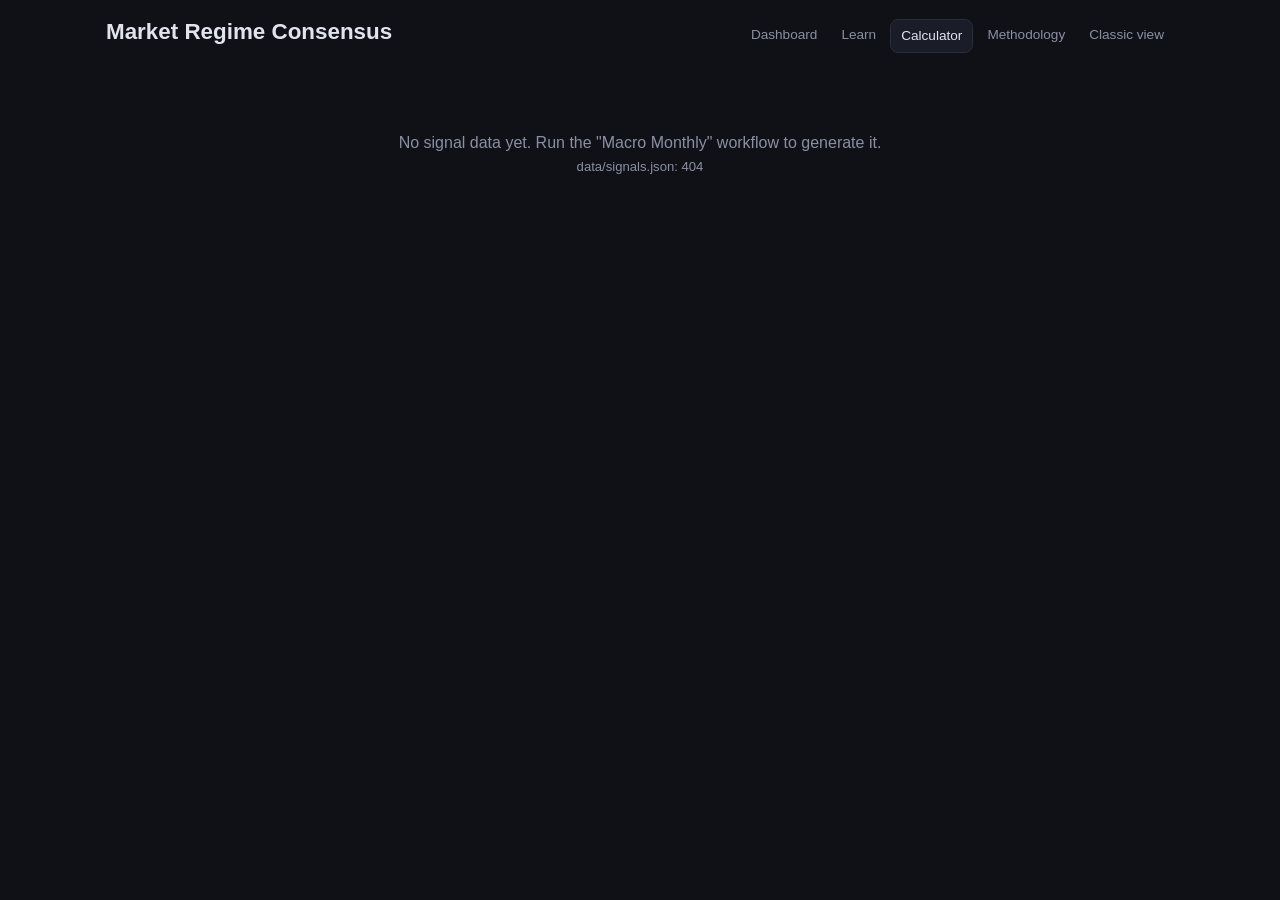
==== docs/calculator.html @ 5c8b00f3 "Add framework consensus, lessons and allocation calculator; fix three data bugs Fixes in the origina" ====
<!DOCTYPE html>
<html lang="en">
<head>
<meta charset="UTF-8">
<meta name="viewport" content="width=device-width, initial-scale=1.0">
<title>Allocation calculator</title>
<link rel="stylesheet" href="style.css">
</head>
<body>
<div class="topbar" id="topbar"></div>
<div id="app"><div class="loading">Loading signals...</div></div>
<footer></footer>

<script src="app.js"></script>
<script>
renderNav('calculator.html');

const PRESETS = { 'Balanced 60/30/5/5': [60, 30, 5, 5], 'Classic 60/40': [60, 40, 0, 0], 'Growth 80/15/0/5': [80, 15, 0, 5], 'Conservative 40/45/10/5': [40, 45, 10, 5] };
const money = (x) => '$' + Math.round(x).toLocaleString('en-US');
const num = (id) => { const v = parseFloat($('#' + id).value); return Number.isFinite(v) ? v : null; };
let D = null;

function inputs(prefix, label, values) {
  return ASSETS.map((a, i) => `<label>${label} ${ASSET_NAME[a].toLowerCase()} %<input id="${prefix}_${a}" type="number" inputmode="decimal" min="0" max="100" step="1" value="${values ? values[i] : ''}" ${values ? '' : 'placeholder="optional"'}></label>`).join('');
}

function shell(d) {
  const n = d.allocation.neutral;
  $('#app').innerHTML = sampleBanner(d) + `
    <div class="card">
      <p>Enter your portfolio and your neutral mix, the split you would hold if you had no view. The calculator applies this month's consensus to it and shows percentages and dollars.</p>
      <p class="hint" style="margin-top:6px">Consensus for ${esc(d.as_of_label)}: <b>${esc(d.stance.label)}</b>. "Alternatives" means commodities and gold.</p>
    </div>
    <h2>Your portfolio</h2>
    <div class="card">
      <div class="chips" style="margin-top:0">${Object.keys(PRESETS).map((p) => `<button class="chip" data-preset="${p}">${p}</button>`).join('')}</div>
      <div class="form">
        <label>Portfolio value ($)<input id="value" type="number" inputmode="decimal" min="0" step="1000" value="100000"></label>
        ${inputs('n', 'Neutral', ASSETS.map((a) => n[a]))}
      </div>
      <div class="label" style="margin:16px 0 8px">What you hold now (optional, to see the trades)</div>
      <div class="form">${inputs('c', 'Current', null)}</div>
      <div class="err" id="err"></div>
    </div>
    <div id="out"></div>`;
  document.querySelectorAll('[data-preset]').forEach((b) => b.addEventListener('click', () => {
    PRESETS[b.dataset.preset].forEach((v, i) => { $('#n_' + ASSETS[i]).value = v; });
    calc();
  }));
  document.querySelectorAll('input').forEach((i) => i.addEventListener('input', calc));
}

function calc() {
  const a = D.allocation, s = D.stance;
  const value = num('value') || 0;
  const neutral = Object.fromEntries(ASSETS.map((k) => [k, num('n_' + k) ?? 0]));
  const nSum = ASSETS.reduce((t, k) => t + neutral[k], 0);
  const cur = Object.fromEntries(ASSETS.map((k) => [k, num('c_' + k)]));
  const hasCur = ASSETS.some((k) => cur[k] != null);
  const cSum = ASSETS.reduce((t, k) => t + (cur[k] || 0), 0);
  let err = '';
  if (ASSETS.some((k) => neutral[k] < 0 || neutral[k] > 100)) err = 'Each percentage must be between 0 and 100.';
  else if (Math.abs(nSum - 100) > 0.01) err = `Your neutral mix adds up to ${nSum}%. It needs to total 100%.`;
  else if (hasCur && Math.abs(cSum - 100) > 0.01) err = `Your current mix adds up to ${cSum}%. It needs to total 100%, or leave all four blank.`;
  $('#err').textContent = err;
  if (err) { $('#out').innerHTML = ''; return; }

  const target = modelAllocation(neutral, a.equity_offset, a.alt_tilt, a.defensive, a.cash_share);
  const diff = (x) => (x === 0 ? '0' : (x > 0 ? '+' : '') + x);
  const why = [];
  why.push(a.equity_offset === 0 ? `Stocks stay at your neutral ${neutral.stocks}%: the consensus is ${s.label}.`
    : `Stocks move ${diff(a.equity_offset)} points: the consensus is ${s.label}${s.valuation_tilt === 'expensive' && a.equity_offset > 0 ? ', at half size because valuation reads expensive' : ''}.`);
  why.push(a.alt_tilt > 0 ? `Alternatives get ${diff(a.alt_tilt)} points because inflation is accelerating.`
    : a.alt_tilt < 0 ? `Alternatives give up ${Math.abs(a.alt_tilt)} points because growth and inflation are both slowing.`
    : 'Alternatives stay at neutral: inflation is not accelerating.');
  why.push({ cash: 'The Fed is hiking, so half of what is left sits in cash and T-bills and half in bonds.',
    bonds: 'The Fed is cutting, so about nine-tenths of what is left sits in bonds.',
    split: 'The Fed is on hold, so bonds and cash keep your usual proportions.' }[a.defensive]);

  const scen = [['Underweight', -s.step_down], ['Neutral', 0], ['Overweight', s.step_up]].map(([name, off]) =>
    [name, modelAllocation(neutral, off, a.alt_tilt, a.defensive, a.cash_share)]);

  $('#out').innerHTML = `
    <h2>Suggested mix this month</h2>
    <div class="card calc">
      ${mixBar(target)}
      <table style="margin-top:14px">
        <tr><th>Asset class</th><th class="n">Neutral</th><th class="n">Target</th><th class="n">Change</th><th class="n">Dollars</th>${hasCur ? '<th class="n">Trade</th>' : ''}</tr>
        ${ASSETS.map((k) => `<tr><td>${ASSET_NAME[k]}</td><td class="n">${neutral[k]}%</td><td class="n"><b>${target[k]}%</b></td><td class="n">${diff(Math.round((target[k] - neutral[k]) * 10) / 10)}</td><td class="n">${money(value * target[k] / 100)}</td>
          ${hasCur ? `<td class="n">${(() => { const t = value * (target[k] - (cur[k] || 0)) / 100; return Math.abs(t) < 1 ? 'none' : (t > 0 ? 'Buy ' : 'Sell ') + money(Math.abs(t)); })()}</td>` : ''}</tr>`).join('')}
      </table>
      <ul class="notes" style="margin-top:12px">${why.map((w) => `<li>${esc(w)}</li>`).join('')}</ul>
    </div>
    <h2>If the consensus changes</h2>
    <p class="hint">The same mix under each possible stance, holding this month's Fed and inflation readings fixed.</p>
    <div class="card calc"><table>
      <tr><th>Stance</th>${ASSETS.map((k) => `<th class="n">${ASSET_NAME[k]}</th>`).join('')}</tr>
      ${scen.map(([name, m]) => `<tr><td>${name === s.label ? `<b>${name}</b> (now)` : name}</td>${ASSETS.map((k) => `<td class="n">${m[k]}%</td>`).join('')}</tr>`).join('')}
    </table></div>
    <h2>Before you act on this</h2>
    <div class="card"><ul class="notes">
      <li>This is a model output that is the same for everyone. It does not know your taxes, income needs or time horizon.</li>
      <li>Moves are small on purpose: at most ${Math.max(s.step_up, s.step_down)} points of stocks in either direction. Most of your result still comes from the neutral mix you choose.</li>
      <li>In a taxable account, selling winners to rebalance can cost more in tax than the move is worth. Retirement accounts are the easier place to make changes.</li>
      <li>The stance is checked once a month and needs two readings in a row to change. Acting on it more often defeats the design.</li>
    </ul></div>`;
}

loadJSON('data/signals.json').then((d) => { D = d; shell(d); calc(); renderFooter(d); }).catch(showError);
</script>
</body>
</html>
---- docs/style.css ----
:root {
  --bg: #0f1117;
  --card: #1a1d27;
  --card2: #20242f;
  --border: #2a2d3a;
  --text: #e1e4ed;
  --muted: #8b8fa3;
  --green: #22c55e;
  --red: #ef4444;
  --yellow: #eab308;
  --blue: #3b82f6;
  --purple: #a78bfa;
  --orange: #fb923c;
}
* { margin: 0; padding: 0; box-sizing: border-box; }
body {
  font-family: -apple-system, BlinkMacSystemFont, 'Segoe UI', Roboto, sans-serif;
  background: var(--bg);
  color: var(--text);
  padding: 16px;
  max-width: 1100px;
  margin: 0 auto;
  line-height: 1.45;
}
a { color: var(--blue); text-decoration: none; }
a:hover { text-decoration: underline; }
h1 { font-size: 1.4rem; }
h2 { font-size: 1.05rem; margin: 28px 0 4px; }
h2 + .hint { margin-bottom: 12px; }
.hint, .muted { color: var(--muted); font-size: 0.82rem; }
.loading { text-align: center; padding: 60px; color: var(--muted); }

/* nav */
.topbar { display: flex; flex-wrap: wrap; align-items: baseline; justify-content: space-between; gap: 8px 16px; margin-bottom: 18px; }
.topbar nav { display: flex; flex-wrap: wrap; gap: 4px; }
.topbar nav a { color: var(--muted); font-size: 0.85rem; padding: 6px 10px; border-radius: 8px; }
.topbar nav a.active { background: var(--card); color: var(--text); border: 1px solid var(--border); }
.banner { background: rgba(234,179,8,0.12); border: 1px solid rgba(234,179,8,0.4); color: var(--yellow); border-radius: 10px; padding: 10px 14px; font-size: 0.82rem; margin-bottom: 16px; }

/* cards */
.card { background: var(--card); border: 1px solid var(--border); border-radius: 12px; padding: 16px; }
.grid { display: grid; gap: 12px; }
.grid.two { grid-template-columns: repeat(auto-fit, minmax(300px, 1fr)); }
.grid.three { grid-template-columns: repeat(auto-fit, minmax(240px, 1fr)); }
.label { font-size: 0.72rem; color: var(--muted); text-transform: uppercase; letter-spacing: 0.05em; }

/* verdict */
.verdict { display: grid; gap: 20px; grid-template-columns: 1fr; }
@media (min-width: 760px) { .verdict { grid-template-columns: 1.1fr 1fr; align-items: center; } }
.verdict .stance { font-size: 2.1rem; font-weight: 700; margin: 4px 0; }
.verdict .action { font-size: 0.95rem; margin-bottom: 10px; }
.stance.Overweight { color: var(--green); }
.stance.Underweight { color: var(--red); }
.stance.Neutral { color: var(--yellow); }
.notes { list-style: none; font-size: 0.82rem; color: var(--muted); }
.notes li { padding: 3px 0 3px 16px; position: relative; }
.notes li::before { content: ""; position: absolute; left: 2px; top: 11px; width: 6px; height: 6px; border-radius: 50%; background: var(--border); }
.notes li.warn { color: var(--orange); }
.notes li.warn::before { background: var(--orange); }

/* gauge: -1 .. +1 */
.gauge { position: relative; height: 10px; border-radius: 6px; margin: 26px 0 22px;
  background: linear-gradient(90deg, rgba(239,68,68,.55) 0%, rgba(239,68,68,.55) 25%, rgba(234,179,8,.35) 25%, rgba(234,179,8,.35) 75%, rgba(34,197,94,.55) 75%, rgba(34,197,94,.55) 100%); }
.gauge .marker { position: absolute; top: -7px; width: 4px; height: 24px; background: var(--text); border-radius: 2px; transform: translateX(-2px); }
.gauge .marker span { position: absolute; top: -20px; left: 50%; transform: translateX(-50%); font-size: 0.78rem; font-weight: 600; white-space: nowrap; }
.gauge .tick { position: absolute; top: 14px; font-size: 0.68rem; color: var(--muted); transform: translateX(-50%); white-space: nowrap; }
.stats { display: grid; grid-template-columns: repeat(3, 1fr); gap: 8px; }
.stat { background: var(--card2); border-radius: 8px; padding: 8px 10px; }
.stat b { display: block; font-size: 1.05rem; }

/* family cards */
.family h3 { font-size: 0.95rem; display: flex; justify-content: space-between; align-items: baseline; gap: 8px; }
.family .score { font-variant-numeric: tabular-nums; font-size: 0.85rem; }
.bar { position: relative; height: 6px; background: var(--card2); border-radius: 4px; margin: 10px 0 12px; overflow: hidden; }
.bar i { position: absolute; top: 0; bottom: 0; border-radius: 4px; }
.bar .mid { position: absolute; left: 50%; top: 0; bottom: 0; width: 1px; background: var(--border); }
.votes { list-style: none; }
.votes li { display: grid; grid-template-columns: 12px 1fr auto; gap: 8px; align-items: start; padding: 7px 0; border-top: 1px solid var(--border); font-size: 0.82rem; }
.votes li .dot { margin-top: 5px; }
.votes .reading { color: var(--muted); font-size: 0.76rem; display: block; }
.dot { width: 10px; height: 10px; border-radius: 50%; display: inline-block; flex: none; }
.pos { background: var(--green); } .neg { background: var(--red); } .neu { background: var(--yellow); } .na { background: var(--border); }
.tag { display: inline-block; padding: 2px 8px; border-radius: 4px; font-size: 0.7rem; font-weight: 600; white-space: nowrap; }
.tag.pos { background: rgba(34,197,94,.15); color: var(--green); }
.tag.neg { background: rgba(239,68,68,.15); color: var(--red); }
.tag.neu { background: rgba(234,179,8,.15); color: var(--yellow); }
.tag.na, .tag.plain { background: var(--card2); color: var(--muted); }
.tag.blue { background: rgba(59,130,246,.15); color: var(--blue); }
.tag.purple { background: rgba(167,139,250,.15); color: var(--purple); }

/* allocation */
.mix { display: flex; height: 34px; border-radius: 8px; overflow: hidden; margin: 10px 0 8px; }
.mix div { display: flex; align-items: center; justify-content: center; font-size: 0.75rem; font-weight: 600; color: #0f1117; min-width: 0; overflow: hidden; }
.a-stocks { background: var(--blue); } .a-bonds { background: var(--purple); } .a-cash { background: #94a3b8; } .a-alternatives { background: var(--orange); }
.legend { display: flex; flex-wrap: wrap; gap: 6px 14px; font-size: 0.78rem; color: var(--muted); }
.legend i { display: inline-block; width: 10px; height: 10px; border-radius: 3px; margin-right: 5px; }
.tally { display: grid; grid-template-columns: 96px 1fr 28px; gap: 6px 10px; align-items: center; font-size: 0.8rem; margin-top: 10px; }
.tally .track { height: 8px; background: var(--card2); border-radius: 4px; overflow: hidden; }
.tally .track i { display: block; height: 100%; border-radius: 4px; }

/* metrics */
.metric { background: var(--card); border: 1px solid var(--border); border-radius: 10px; padding: 10px 12px; }
.metric summary { list-style: none; cursor: pointer; }
.metric summary::-webkit-details-marker { display: none; }
.metric .v { font-size: 1.15rem; font-weight: 700; display: block; margin: 2px 0; }
.metric .cmp { font-size: 0.72rem; color: var(--muted); }
.metric .explain { margin-top: 10px; padding-top: 10px; border-top: 1px solid var(--border); font-size: 0.78rem; color: var(--muted); }
.metric .explain b { color: var(--text); font-weight: 600; }
.metric .explain p { margin-bottom: 6px; }
/* above or below average is a fact, not a verdict, so both use the same neutral color */
.up, .down { color: var(--blue); }

/* lessons */
.chips { display: flex; flex-wrap: wrap; gap: 6px; margin: 10px 0 16px; }
.chip { background: var(--card); border: 1px solid var(--border); color: var(--muted); border-radius: 999px; padding: 6px 12px; font-size: 0.8rem; cursor: pointer; font-family: inherit; }
.chip.on { color: var(--text); border-color: var(--blue); background: rgba(59,130,246,.12); }
.lesson { background: var(--card); border: 1px solid var(--border); border-radius: 12px; margin-bottom: 10px; }
.lesson > summary { cursor: pointer; padding: 14px 16px; list-style: none; display: grid; gap: 6px; }
.lesson > summary::-webkit-details-marker { display: none; }
.lesson .title { display: flex; flex-wrap: wrap; align-items: center; gap: 8px; font-weight: 600; }
.lesson .now { font-size: 0.8rem; color: var(--muted); }
.lesson .body { padding: 0 16px 16px; display: grid; gap: 12px; }
.lesson .body h4 { font-size: 0.72rem; color: var(--muted); text-transform: uppercase; letter-spacing: 0.05em; margin-bottom: 3px; }
.lesson .body p { font-size: 0.88rem; }
.lesson table, .calc table { width: 100%; border-collapse: collapse; font-size: 0.82rem; }
.lesson td, .calc td, .calc th { padding: 6px 8px; border-bottom: 1px solid var(--border); text-align: left; }
.lesson td:last-child, .calc td.n, .calc th.n { text-align: right; font-variant-numeric: tabular-nums; }
.calc th { color: var(--muted); font-weight: 500; }
.today { background: var(--card2); border-radius: 8px; padding: 10px 12px; }

/* calculator */
.form { display: grid; gap: 12px; grid-template-columns: repeat(auto-fit, minmax(130px, 1fr)); }
.form label { font-size: 0.75rem; color: var(--muted); display: grid; gap: 4px; }
.form input { background: var(--bg); border: 1px solid var(--border); color: var(--text); border-radius: 8px; padding: 9px 10px; font-size: 0.95rem; width: 100%; font-family: inherit; }
.form input:focus { outline: 2px solid var(--blue); outline-offset: 0; }
.err { color: var(--red); font-size: 0.8rem; min-height: 1.2em; margin-top: 6px; }

.chart-card canvas { width: 100% !important; }
footer { color: var(--muted); font-size: 0.72rem; padding: 28px 0 12px; display: grid; gap: 6px; }

/* wide tables scroll inside their card on small screens */
.calc, .doc .card { overflow-x: auto; }
.calc table, .doc table { min-width: 460px; }
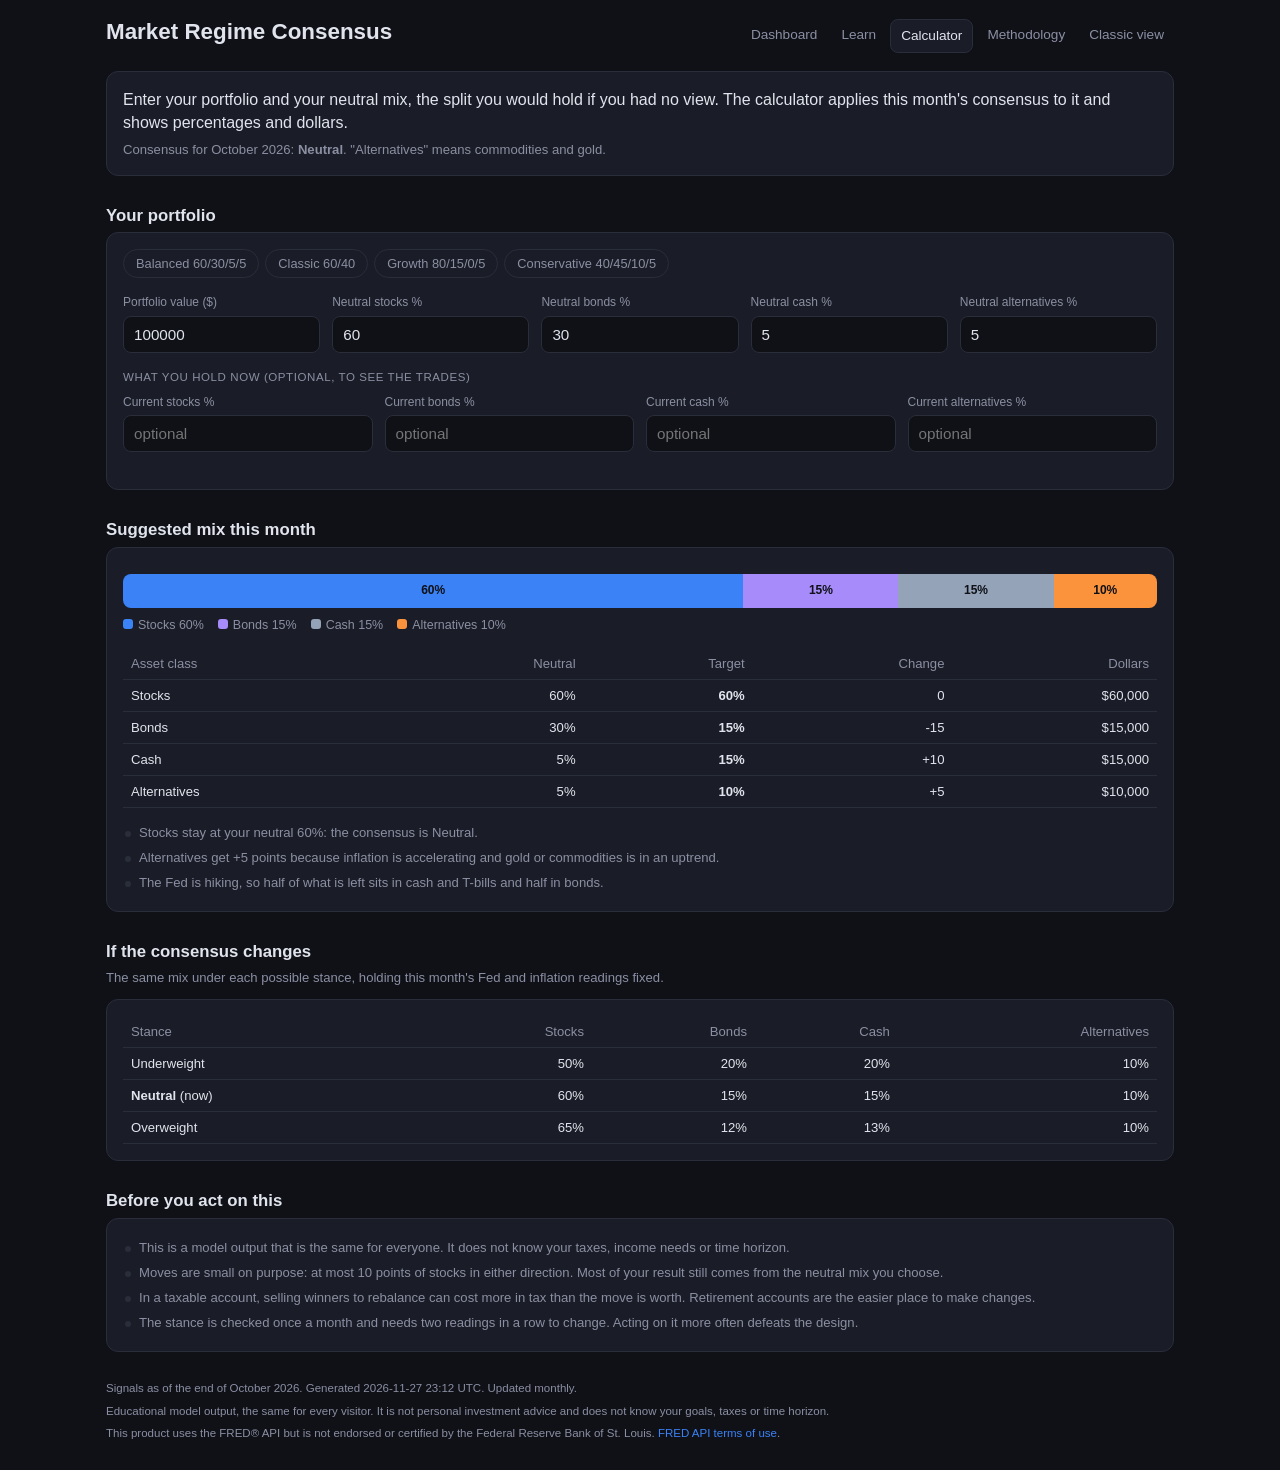
==== commit ba18b9c6: "Add price, valuation, sentiment and liquidity frameworks Eleven more frameworks, bringing the total " ====
--- a/docs/calculator.html
+++ b/docs/calculator.html
@@ -70,9 +70,9 @@
   const why = [];
   why.push(a.equity_offset === 0 ? `Stocks stay at your neutral ${neutral.stocks}%: the consensus is ${s.label}.`
     : `Stocks move ${diff(a.equity_offset)} points: the consensus is ${s.label}${s.valuation_tilt === 'expensive' && a.equity_offset > 0 ? ', at half size because valuation reads expensive' : ''}.`);
-  why.push(a.alt_tilt > 0 ? `Alternatives get ${diff(a.alt_tilt)} points because inflation is accelerating.`
+  why.push(a.alt_tilt > 0 ? `Alternatives get ${diff(a.alt_tilt)} points because inflation is accelerating and gold or commodities is in an uptrend.`
     : a.alt_tilt < 0 ? `Alternatives give up ${Math.abs(a.alt_tilt)} points because growth and inflation are both slowing.`
-    : 'Alternatives stay at neutral: inflation is not accelerating.');
+    : `Alternatives stay at neutral: ${esc(a.alt_note)}`);
   why.push({ cash: 'The Fed is hiking, so half of what is left sits in cash and T-bills and half in bonds.',
     bonds: 'The Fed is cutting, so about nine-tenths of what is left sits in bonds.',
     split: 'The Fed is on hold, so bonds and cash keep your usual proportions.' }[a.defensive]);
--- a/docs/style.css
+++ b/docs/style.css
@@ -141,3 +141,10 @@
 /* wide tables scroll inside their card on small screens */
 .calc, .doc .card { overflow-x: auto; }
 .calc table, .doc table { min-width: 460px; }
+
+/* small data tables inside cards and lessons */
+.scroll { overflow-x: auto; }
+table.mini { width: 100%; border-collapse: collapse; font-size: 0.78rem; margin-top: 8px; }
+table.mini th { text-align: left; color: var(--muted); font-weight: 500; padding: 5px 8px 5px 0; border-bottom: 1px solid var(--border); white-space: nowrap; }
+table.mini td { padding: 5px 8px 5px 0; border-bottom: 1px solid var(--border); white-space: nowrap; }
+.lesson table.mini td:last-child { text-align: left; }
